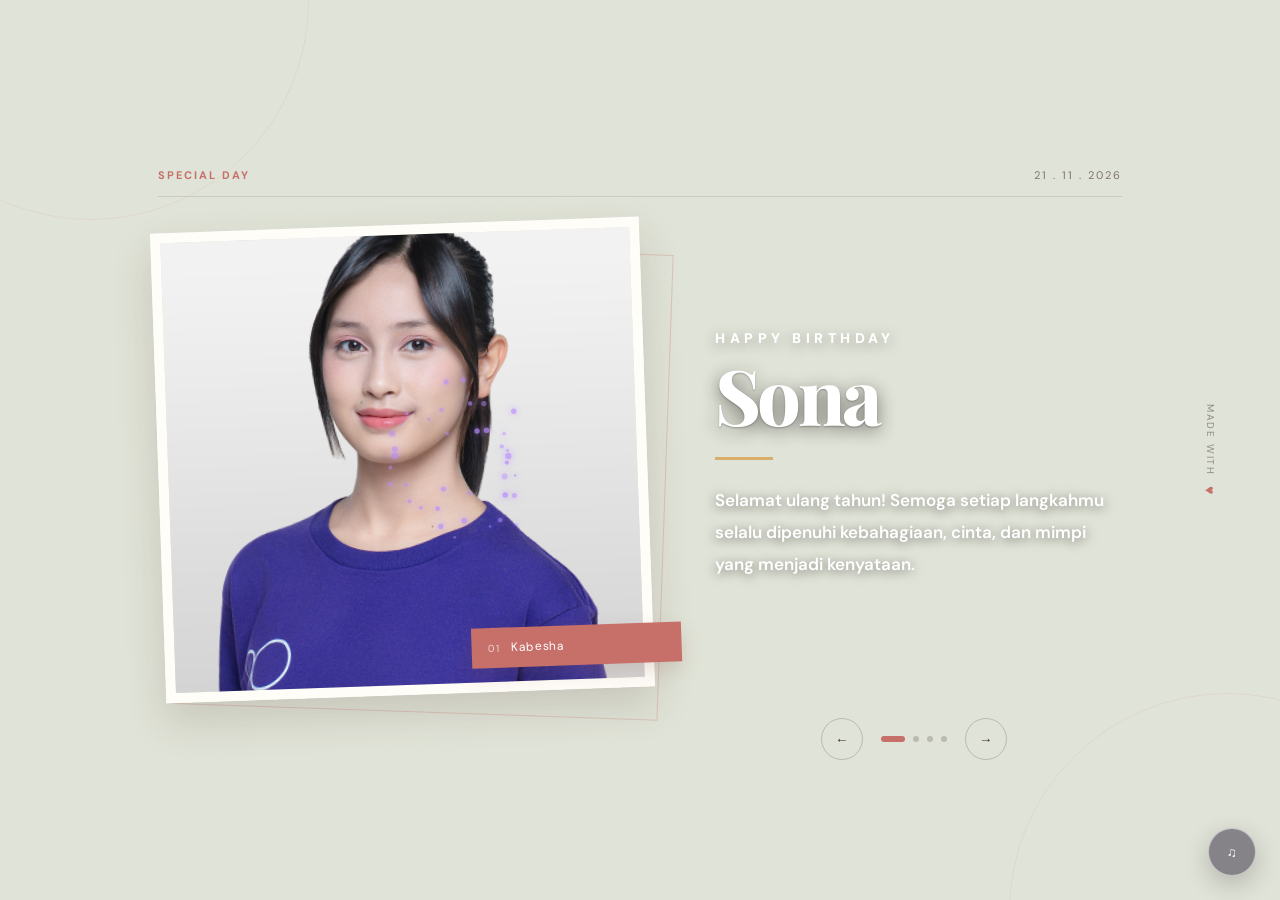
==== index.html @ 4da882f3 "birthday project" ====
<!doctype html>
<html lang="id">
  <head>
    <meta charset="UTF-8" />
    <meta name="viewport" content="width=device-width, initial-scale=1.0" />
    <title>Selamat Ulang Tahun</title>
    <link rel="stylesheet" href="style.css" />
  </head>
  <body>
    <section
      id="countdownScreen"
      class="countdown-screen"
      aria-label="Hitung mundur ulang tahun"
    >
      <div class="countdown-glow"></div>
      <div class="countdown-content">
        <p class="countdown-eyebrow">Menuju hari spesial</p>
        <h2>1 Desember 2026</h2>
        <div class="countdown-grid" aria-live="polite">
          <div class="countdown-item">
            <strong id="countdownDays">00</strong>
            <span>Hari</span>
          </div>
          <div class="countdown-item">
            <strong id="countdownHours">00</strong>
            <span>Jam</span>
          </div>
          <div class="countdown-item">
            <strong id="countdownMinutes">00</strong>
            <span>Menit</span>
          </div>
          <div class="countdown-item">
            <strong id="countdownSeconds">00</strong>
            <span>Detik</span>
          </div>
        </div>
        <p class="countdown-note">Sebuah kejutan kecil sedang menunggu...</p>
      </div>
    </section>

    <video
      id="backgroundVideo"
      class="background-video"
      autoplay
      muted
      loop
      playsinline
      aria-hidden="true"
    ></video>
    <div class="video-overlay" aria-hidden="true"></div>
    <canvas id="confetti" aria-hidden="true"></canvas>

    <main class="scene">
      <section class="birthday-card" aria-label="Kartu ulang tahun">
        <div class="topbar">
          <span class="tiny-label">SPECIAL DAY</span>
          <span id="dateLabel" class="date"></span>
        </div>

        <div class="photo-stage" id="photoStage">
          <img
            id="mainPhoto"
            class="main-photo"
            alt="Foto kenangan ulang tahun"
          />
          <div class="polaroid-shadow"></div>
          <div class="photo-caption">
            <span id="photoNumber">01</span>
            <span id="photoCaption">Kenangan indah</span>
          </div>
        </div>

        <div class="message">
          <p class="eyebrow">HAPPY BIRTHDAY</p>
          <h1 id="birthdayName">Sona Kalyana Purboprasetyani</h1>
          <p id="birthdayMessage">
            Semoga hari ini membawa senyuman, cinta, dan semua hal baik yang
            pantas untukmu.
          </p>
        </div>

        <div class="controls">
          <button
            id="prevButton"
            class="round-button"
            type="button"
            aria-label="Foto sebelumnya"
          >
            &#8592;
          </button>
          <div id="dots" class="dots" aria-label="Pemilih foto"></div>
          <button
            id="nextButton"
            class="round-button"
            type="button"
            aria-label="Foto berikutnya"
          >
            &#8594;
          </button>
        </div>
      </section>

      <div class="side-copy">
        <p>Made with</p>
        <span>&#9829;</span>
      </div>
    </main>

    <div id="youtubePlayer" class="youtube-player" aria-hidden="true"></div>
    <div
      id="countdownYoutubePlayer"
      class="youtube-player"
      aria-hidden="true"
    ></div>
    <button
      id="musicToggle"
      class="music-toggle"
      type="button"
      aria-label="Putar musik"
      title="Putar musik"
    >
      <span id="musicIcon">&#9835;</span>
    </button>
    <div id="nowPlaying" class="now-playing" role="status" aria-live="polite">
      <div class="now-playing-icon">&#9835;</div>
      <div class="now-playing-copy">
        <span>SEKARANG DIPUTAR</span>
        <strong id="nowPlayingTitle">Memuat audio...</strong>
      </div>
    </div>

    <script src="script.js"></script>
  </body>
</html>
---- style.css ----
@import url("https://fonts.googleapis.com/css2?family=DM+Sans:wght@400;500;700&family=Playfair+Display:ital,wght@0,700;1,700&display=swap");

:root {
  --ink: #3d2d2a;
  --cream: #f9f2e7;
  --pink: #e7aaa0;
  --rose: #c76f69;
  --gold: #d9ad6a;
}

* {
  box-sizing: border-box;
}

html,
body {
  margin: 0;
  width: 100%;
  height: 100%;
  overflow: hidden;
}

body {
  color: var(--ink);
  font-family: "DM Sans", sans-serif;
  background: #dbe0d3;
}

.countdown-screen {
  position: fixed;
  inset: 0;
  z-index: 100;
  display: grid;
  place-items: center;
  overflow: hidden;
  color: #fff;
  background:
    radial-gradient(
      circle at 20% 20%,
      rgba(231, 170, 160, 0.38),
      transparent 28%
    ),
    radial-gradient(
      circle at 80% 75%,
      rgba(217, 173, 106, 0.28),
      transparent 28%
    ),
    linear-gradient(145deg, #2d1f3d 0%, #5d446f 48%, #8b657e 100%);
  transition:
    opacity 0.8s ease,
    visibility 0.8s ease,
    transform 0.8s ease;
}

.countdown-screen.hidden {
  opacity: 0;
  visibility: hidden;
  transform: scale(1.04);
  pointer-events: none;
}

.countdown-glow {
  position: absolute;
  width: 460px;
  height: 460px;
  border: 1px solid rgba(255, 255, 255, 0.13);
  border-radius: 50%;
  box-shadow:
    0 0 0 70px rgba(255, 255, 255, 0.025),
    0 0 0 140px rgba(255, 255, 255, 0.018);
  animation: countdownPulse 3s ease-in-out infinite;
}

.countdown-content {
  position: relative;
  z-index: 1;
  width: min(720px, calc(100vw - 40px));
  text-align: center;
}

.countdown-eyebrow {
  margin: 0 0 14px;
  font-size: 13px;
  font-weight: 700;
  letter-spacing: 0.38em;
  text-transform: uppercase;
  color: #ffd6cf;
}

.countdown-content h2 {
  margin: 0 0 34px;
  font-family: "Playfair Display", serif;
  font-size: clamp(42px, 7vw, 76px);
  line-height: 1;
  text-shadow: 0 8px 30px rgba(0, 0, 0, 0.32);
}

.countdown-grid {
  display: grid;
  grid-template-columns: repeat(4, 1fr);
  gap: 12px;
}

.countdown-item {
  min-height: 128px;
  display: grid;
  place-content: center;
  border: 1px solid rgba(255, 255, 255, 0.18);
  background: rgba(255, 255, 255, 0.08);
  backdrop-filter: blur(14px);
}

.countdown-item strong {
  font-family: "Playfair Display", serif;
  font-size: clamp(38px, 6vw, 66px);
  line-height: 1;
}

.countdown-item span {
  margin-top: 12px;
  font-size: 11px;
  font-weight: 700;
  letter-spacing: 0.18em;
  text-transform: uppercase;
  color: rgba(255, 255, 255, 0.72);
}

.countdown-note {
  margin: 26px 0 0;
  font-size: 14px;
  letter-spacing: 0.08em;
  color: rgba(255, 255, 255, 0.68);
}

@keyframes countdownPulse {
  0%,
  100% {
    transform: scale(0.96);
    opacity: 0.55;
  }
  50% {
    transform: scale(1.04);
    opacity: 1;
  }
}

.background-video {
  position: fixed;
  inset: 0;
  z-index: 0;
  width: 100%;
  height: 100%;
  object-fit: cover;
  filter: saturate(0.9) brightness(0.92);
}

.video-overlay {
  position: fixed;
  inset: 0;
  z-index: 1;
  background: rgba(249, 242, 231, 0.18);
  backdrop-filter: blur(0);
}

body::before,
body::after {
  content: "";
  position: fixed;
  width: 34vw;
  height: 34vw;
  max-width: 460px;
  max-height: 460px;
  border: 1px solid rgba(199, 111, 105, 0.12);
  border-radius: 50%;
  pointer-events: none;
}

body::before {
  top: -17vw;
  left: -10vw;
}

body::after {
  right: -13vw;
  bottom: -18vw;
}

#confetti {
  position: fixed;
  inset: 0;
  z-index: 10;
  width: 100%;
  height: 100%;
  pointer-events: none;
}

.scene {
  position: relative;
  z-index: 2;
  width: 100%;
  height: 100dvh;
  display: grid;
  place-items: center;
  padding: 24px 110px;
  overflow: hidden;
}

.birthday-card {
  width: min(1060px, calc(100vw - 220px));
  height: min(650px, calc(100dvh - 48px));
  display: grid;
  grid-template-columns: 1.08fr 0.92fr;
  grid-template-rows: auto 1fr auto;
  column-gap: 58px;
  position: relative;
  padding: 28px 48px 34px;
  border: 0;
  background: transparent;
  box-shadow: none;
  backdrop-filter: none;
  animation: cardIn 1s cubic-bezier(0.2, 0.8, 0.2, 1) both;
}

.topbar {
  grid-column: 1 / -1;
  display: flex;
  justify-content: space-between;
  align-items: center;
  height: 44px;
  border-bottom: 1px solid rgba(61, 45, 42, 0.12);
  font-size: 11px;
  letter-spacing: 0.18em;
}

.tiny-label {
  color: var(--rose);
  font-weight: 700;
}

.date {
  color: rgba(61, 45, 42, 0.6);
}

.photo-stage {
  position: relative;
  align-self: center;
  width: 100%;
  max-width: 520px;
  height: 470px;
  margin: 28px 0 18px;
  transform: rotate(-2deg);
  animation: photoFloat 5s ease-in-out infinite;
}

.photo-stage::before {
  content: "";
  position: absolute;
  inset: 22px -18px -18px 18px;
  border: 1px solid rgba(199, 111, 105, 0.28);
  transform: rotate(4deg);
  z-index: -2;
}

.main-photo {
  width: 100%;
  height: 100%;
  display: block;
  object-fit: cover;
  border: 10px solid #fffdf8;
  box-shadow: 0 18px 40px rgba(72, 51, 43, 0.16);
  transition:
    opacity 0.35s ease,
    transform 0.45s ease;
}

.main-photo.switching {
  opacity: 0;
  transform: scale(0.96) rotate(1deg);
}

.photo-caption {
  position: absolute;
  right: -28px;
  bottom: 24px;
  display: flex;
  align-items: center;
  gap: 12px;
  min-width: 210px;
  padding: 12px 16px;
  color: #fff;
  background: var(--rose);
  box-shadow: 0 8px 20px rgba(136, 82, 74, 0.18);
  font-size: 12px;
  letter-spacing: 0.05em;
}

.photo-caption span:first-child {
  opacity: 0.72;
  font-size: 10px;
}

.message {
  align-self: center;
  padding: 20px 0 20px 10px;
}

.eyebrow {
  margin: 0 0 14px;
  color: #fff;
  font-size: 14px;
  font-weight: 800;
  letter-spacing: 0.32em;
  text-shadow: 0 3px 14px rgba(0, 0, 0, 0.45);
}

.message h1 {
  max-width: 420px;
  margin: 0 0 24px;
  font-family: "Playfair Display", serif;
  font-size: clamp(52px, 6vw, 88px);
  font-weight: 800;
  line-height: 0.88;
  letter-spacing: -0.05em;
  color: #fff;
  text-shadow:
    0 4px 18px rgba(0, 0, 0, 0.48),
    0 1px 2px rgba(0, 0, 0, 0.28);
}

.message h1::after {
  content: "";
  display: block;
  width: 58px;
  height: 3px;
  margin-top: 28px;
  background: var(--gold);
}

.message > p:last-child {
  max-width: 390px;
  margin: 0;
  color: #fff;
  font-size: 17px;
  font-weight: 600;
  line-height: 1.9;
  text-shadow: 0 2px 12px rgba(0, 0, 0, 0.58);
}

.controls {
  grid-column: 2;
  display: flex;
  align-items: center;
  justify-content: center;
  gap: 18px;
  height: 52px;
}

.round-button {
  width: 42px;
  height: 42px;
  border: 1px solid rgba(61, 45, 42, 0.22);
  border-radius: 50%;
  color: var(--ink);
  background: transparent;
  cursor: pointer;
  transition: 0.25s ease;
}

.round-button:hover {
  color: #fff;
  border-color: var(--rose);
  background: var(--rose);
  transform: translateY(-2px);
}

.dots {
  display: flex;
  align-items: center;
  gap: 8px;
}

.dot {
  width: 6px;
  height: 6px;
  border: 0;
  border-radius: 50%;
  padding: 0;
  background: rgba(61, 45, 42, 0.22);
  cursor: pointer;
  transition: 0.25s ease;
}

.dot.active {
  width: 24px;
  border-radius: 999px;
  background: var(--rose);
}

.side-copy {
  position: absolute;
  right: 24px;
  top: 50%;
  display: flex;
  align-items: center;
  gap: 10px;
  transform: translateY(-50%) rotate(90deg);
  color: rgba(61, 45, 42, 0.48);
  font-size: 10px;
  letter-spacing: 0.18em;
  text-transform: uppercase;
}

.side-copy span {
  color: var(--rose);
  font-size: 14px;
}

.youtube-player {
  position: fixed;
  left: -9999px;
  bottom: 0;
  width: 1px;
  height: 1px;
  opacity: 0;
  pointer-events: none;
}

.music-toggle {
  position: fixed;
  right: 24px;
  bottom: 24px;
  z-index: 20;
  width: 48px;
  height: 48px;
  border: 1px solid rgba(255, 255, 255, 0.5);
  border-radius: 50%;
  display: grid;
  place-items: center;
  color: #fff;
  background: rgba(35, 28, 48, 0.48);
  backdrop-filter: blur(10px);
  box-shadow: 0 8px 24px rgba(22, 16, 28, 0.22);
  cursor: pointer;
  transition: 0.25s ease;
}

.music-toggle:hover,
.music-toggle.playing {
  background: var(--rose);
  transform: translateY(-2px);
}

.music-toggle.playing #musicIcon {
  animation: musicPulse 1s ease-in-out infinite;
}

.now-playing {
  position: fixed;
  top: 20px;
  right: 20px;
  z-index: 30;
  min-width: 260px;
  max-width: 330px;
  display: flex;
  align-items: center;
  gap: 12px;
  padding: 12px 14px;
  border: 1px solid rgba(255, 255, 255, 0.16);
  border-radius: 14px;
  color: #fff;
  background: rgba(35, 28, 48, 0.62);
  backdrop-filter: blur(12px);
  box-shadow: 0 12px 28px rgba(22, 16, 28, 0.22);
  opacity: 0;
  transform: translateY(-12px);
  pointer-events: none;
  transition: 0.38s ease;
}

.now-playing.visible {
  opacity: 1;
  transform: translateY(0);
}

.now-playing-icon {
  width: 36px;
  height: 36px;
  flex: 0 0 36px;
  display: grid;
  place-items: center;
  border-radius: 50%;
  background: var(--rose);
  font-size: 15px;
}

.now-playing-copy {
  min-width: 0;
  display: grid;
  gap: 3px;
}

.now-playing-copy span {
  font-size: 8px;
  font-weight: 800;
  letter-spacing: 0.18em;
  color: rgba(255, 255, 255, 0.62);
}

.now-playing-copy strong {
  overflow: hidden;
  text-overflow: ellipsis;
  white-space: nowrap;
  font-size: 12px;
  letter-spacing: 0.02em;
}

@keyframes musicPulse {
  0%,
  100% {
    transform: scale(1);
  }
  50% {
    transform: scale(1.22);
  }
}

@keyframes cardIn {
  from {
    opacity: 0;
    transform: translateY(22px) scale(0.98);
  }
  to {
    opacity: 1;
    transform: translateY(0) scale(1);
  }
}

@keyframes photoFloat {
  0%,
  100% {
    transform: rotate(-2deg) translateY(0);
  }
  50% {
    transform: rotate(-1deg) translateY(-7px);
  }
}

@media (max-width: 900px) {
  .scene {
    padding: 20px;
  }
  .birthday-card {
    width: min(660px, calc(100vw - 40px));
    min-height: auto;
    grid-template-columns: 1fr;
    grid-template-rows: auto auto auto auto;
    padding: 20px 24px 26px;
  }
  .photo-stage {
    max-width: 520px;
    height: min(56vw, 430px);
    margin: 24px auto 12px;
  }
  .message {
    text-align: center;
    padding: 24px 10px 12px;
  }
  .message h1 {
    margin-inline: auto;
  }
  .message h1::after {
    margin-inline: auto;
  }
  .message > p:last-child {
    margin-inline: auto;
  }
  .controls {
    grid-column: 1;
  }
  .side-copy {
    display: none;
  }
}

@media (max-width: 520px) {
  .scene {
    padding: 10px;
  }
  .birthday-card {
    width: calc(100vw - 20px);
    padding: 14px 16px 20px;
  }
  .photo-stage {
    height: 340px;
  }
  .photo-caption {
    right: -6px;
    bottom: 14px;
  }
  .message h1 {
    font-size: 48px;
  }
  .countdown-grid {
    gap: 6px;
  }
  .countdown-item {
    min-height: 92px;
  }
  .countdown-item strong {
    font-size: 34px;
  }
  .countdown-item span {
    font-size: 8px;
  }
}
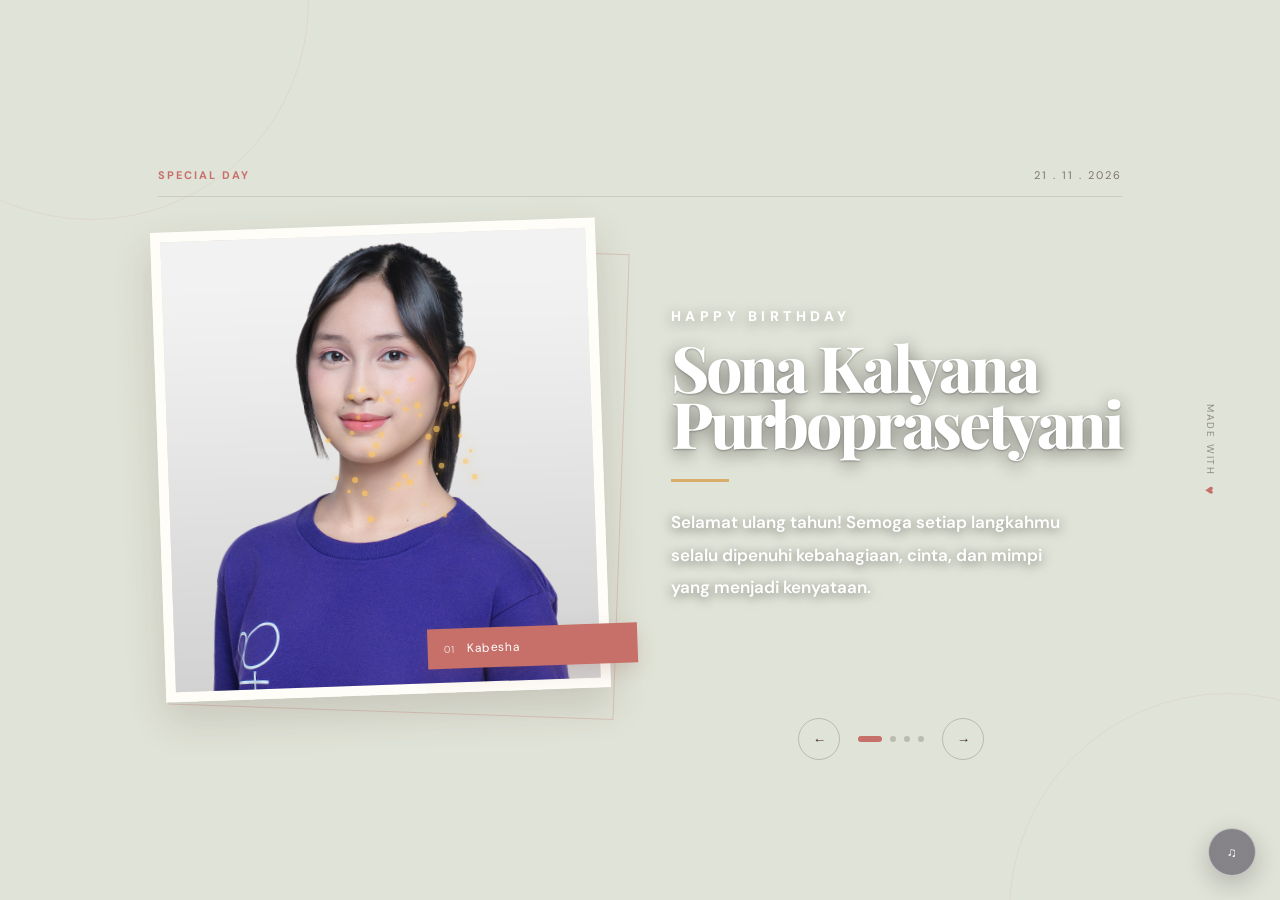
==== commit 26ef58f6: "Add files via upload" ====
--- a/index.html
+++ b/index.html
@@ -3,18 +3,19 @@
   <head>
     <meta charset="UTF-8" />
     <meta name="viewport" content="width=device-width, initial-scale=1.0" />
-    <title>Selamat Ulang Tahun</title>
+    <title>Happy Birthday Sona Kalyana Purboprasetyani</title>
+    <link rel="icon" type="image/png" href="logo.png" />
     <link rel="stylesheet" href="style.css" />
   </head>
   <body>
     <section
       id="countdownScreen"
-      class="countdown-screen"
+      class="countdown-screen hidden"
       aria-label="Hitung mundur ulang tahun"
     >
       <div class="countdown-glow"></div>
       <div class="countdown-content">
-        <p class="countdown-eyebrow">Menuju hari spesial</p>
+        <p class="countdown-eyebrow">Waiting</p>
         <h2>1 Desember 2026</h2>
         <div class="countdown-grid" aria-live="polite">
           <div class="countdown-item">
--- a/style.css
+++ b/style.css
@@ -205,6 +205,7 @@
   overflow: hidden;
 }
 
+
 .birthday-card {
   width: min(1060px, calc(100vw - 220px));
   height: min(650px, calc(100dvh - 48px));
@@ -314,10 +315,10 @@
 }
 
 .message h1 {
-  max-width: 420px;
+  max-width: 520px;
   margin: 0 0 24px;
   font-family: "Playfair Display", serif;
-  font-size: clamp(52px, 6vw, 88px);
+  font-size: clamp(44px, 5vw, 72px);
   font-weight: 800;
   line-height: 0.88;
   letter-spacing: -0.05em;
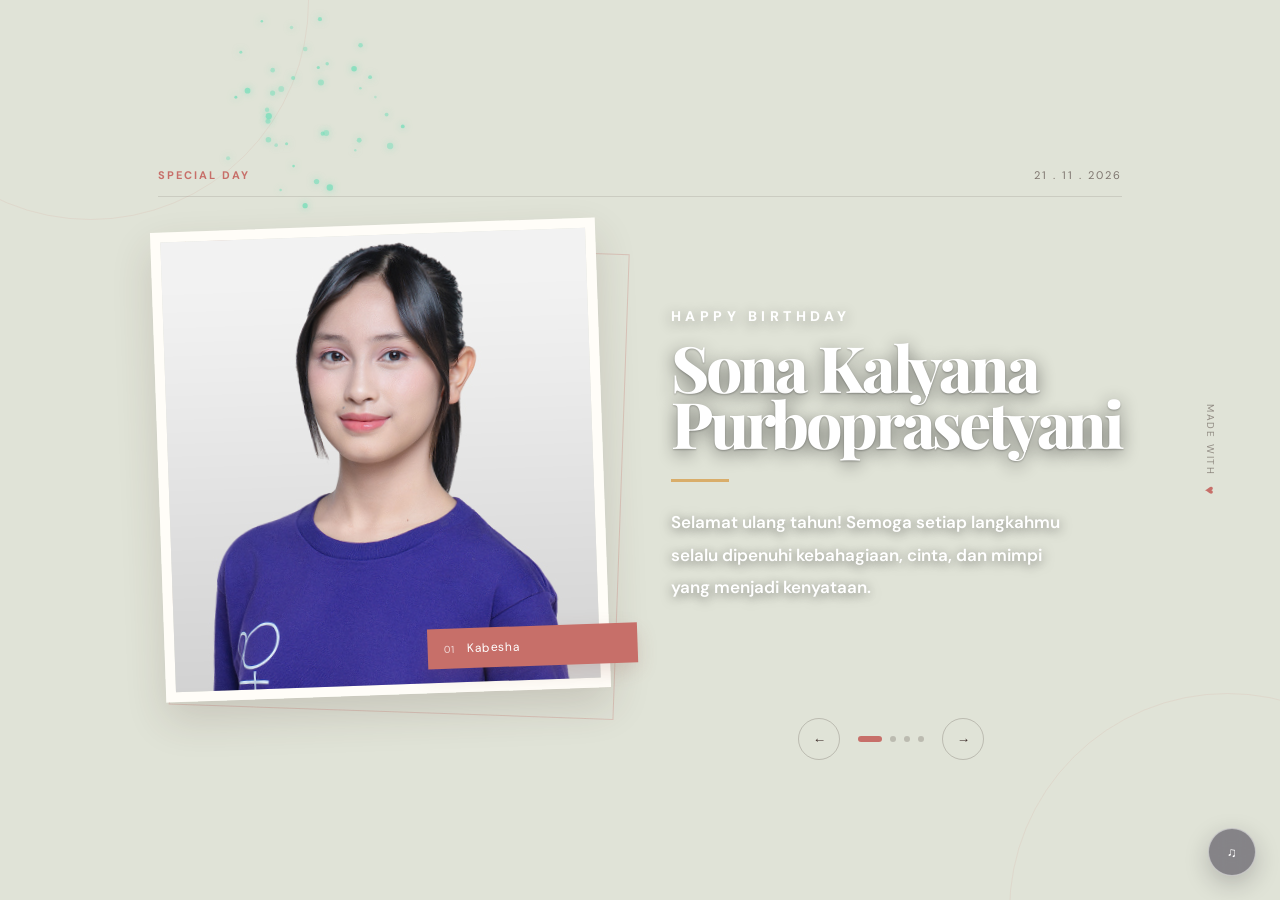
==== commit 7f73dcdb: "Add files via upload" ====
--- a/index.html
+++ b/index.html
@@ -47,6 +47,16 @@
       loop
       playsinline
       aria-hidden="true"
+      preload="auto"
+    ></video>
+    <video
+      id="backgroundVideoNext"
+      class="background-video background-video-next"
+      muted
+      loop
+      playsinline
+      aria-hidden="true"
+      preload="auto"
     ></video>
     <div class="video-overlay" aria-hidden="true"></div>
     <canvas id="confetti" aria-hidden="true"></canvas>
--- a/style.css
+++ b/style.css
@@ -152,6 +152,16 @@
   height: 100%;
   object-fit: cover;
   filter: saturate(0.9) brightness(0.92);
+  transition: opacity 1.1s ease;
+  opacity: 0;
+}
+
+.background-video-next {
+  pointer-events: none;
+}
+
+.background-video.is-active {
+  opacity: 1;
 }
 
 .video-overlay {
@@ -204,7 +214,6 @@
   padding: 24px 110px;
   overflow: hidden;
 }
-
 
 .birthday-card {
   width: min(1060px, calc(100vw - 220px));
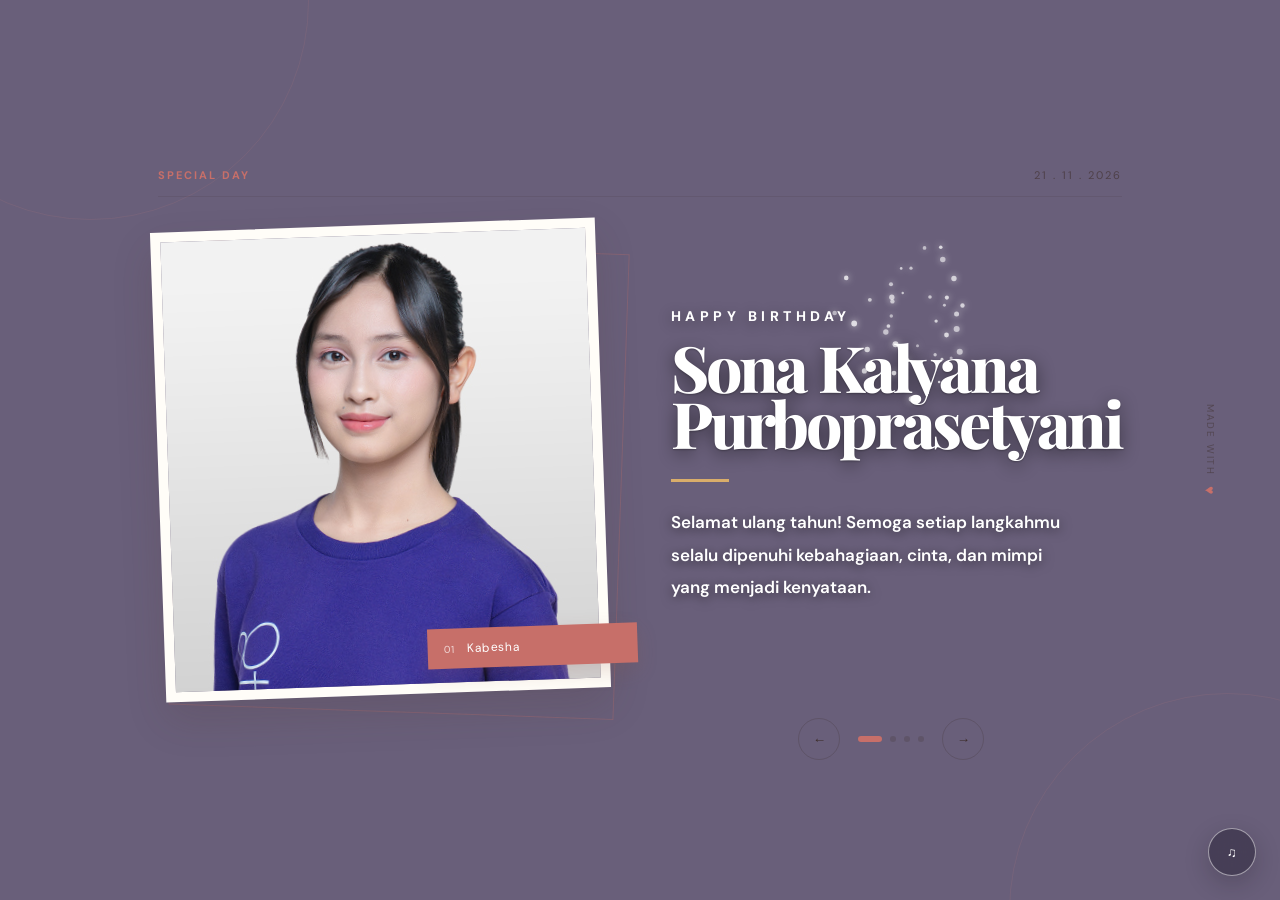
==== commit ef0b64b4: "Add files via upload" ====
--- a/index.html
+++ b/index.html
@@ -10,7 +10,7 @@
   <body>
     <section
       id="countdownScreen"
-      class="countdown-screen hidden"
+      class="countdown-screen"
       aria-label="Hitung mundur ulang tahun"
     >
       <div class="countdown-glow"></div>
--- a/style.css
+++ b/style.css
@@ -23,7 +23,7 @@
 body {
   color: var(--ink);
   font-family: "DM Sans", sans-serif;
-  background: #dbe0d3;
+  background: #4a3f62;
 }
 
 .countdown-screen {
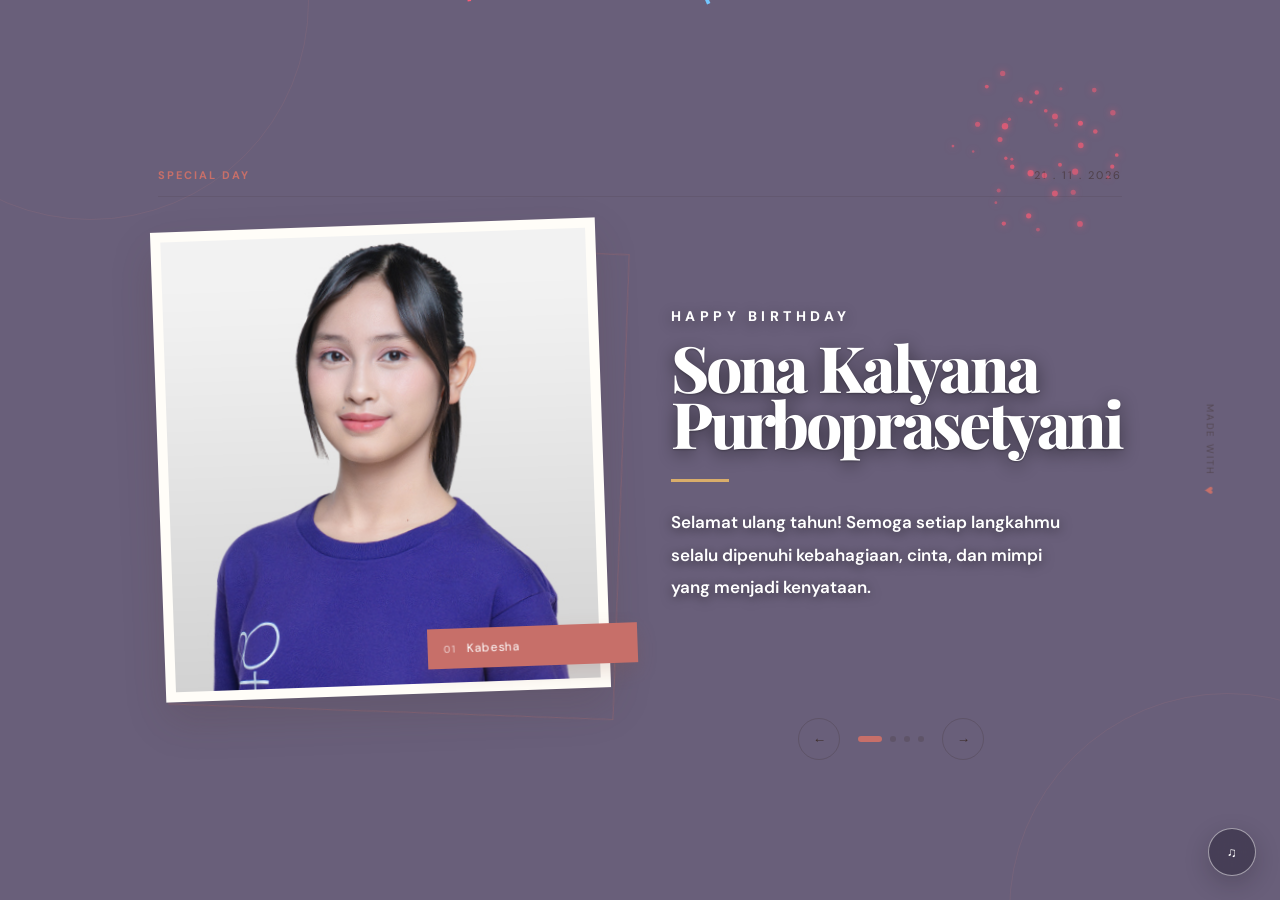
==== commit 823d602e: "Add files via upload" ====
--- a/index.html
+++ b/index.html
@@ -15,7 +15,7 @@
     >
       <div class="countdown-glow"></div>
       <div class="countdown-content">
-        <p class="countdown-eyebrow">Waiting</p>
+        <p class="countdown-eyebrow">Wait until done</p>
         <h2>1 Desember 2026</h2>
         <div class="countdown-grid" aria-live="polite">
           <div class="countdown-item">
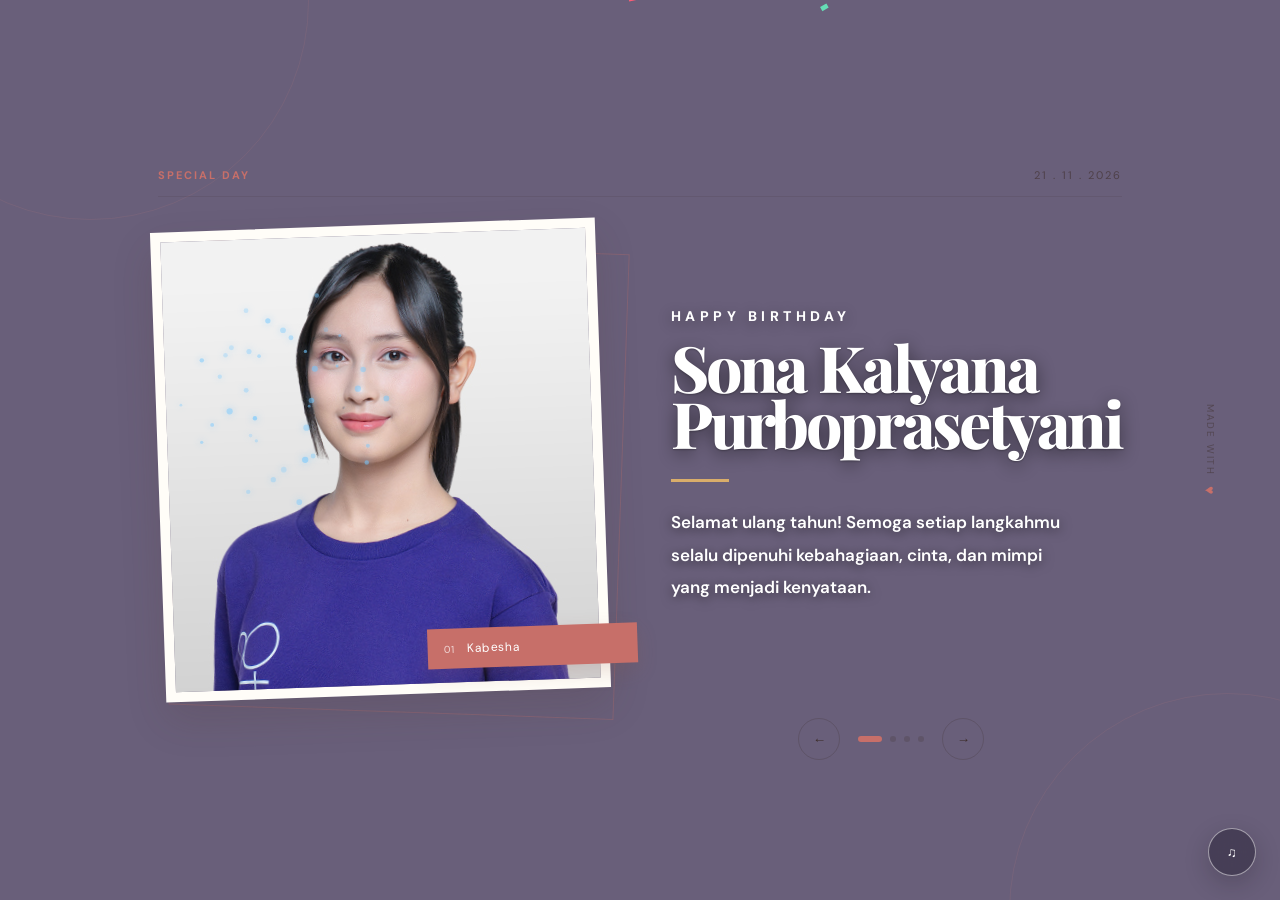
==== commit b3fe0225: "Add files via upload" ====
--- a/index.html
+++ b/index.html
@@ -3,7 +3,7 @@
   <head>
     <meta charset="UTF-8" />
     <meta name="viewport" content="width=device-width, initial-scale=1.0" />
-    <title>Happy Birthday Sona Kalyana Purboprasetyani</title>
+    <title>Surprise</title>
     <link rel="icon" type="image/png" href="logo.png" />
     <link rel="stylesheet" href="style.css" />
   </head>
@@ -140,6 +140,6 @@
       </div>
     </div>
 
-    <script src="script.js"></script>
+    <script src="script.js?v=2"></script>
   </body>
 </html>
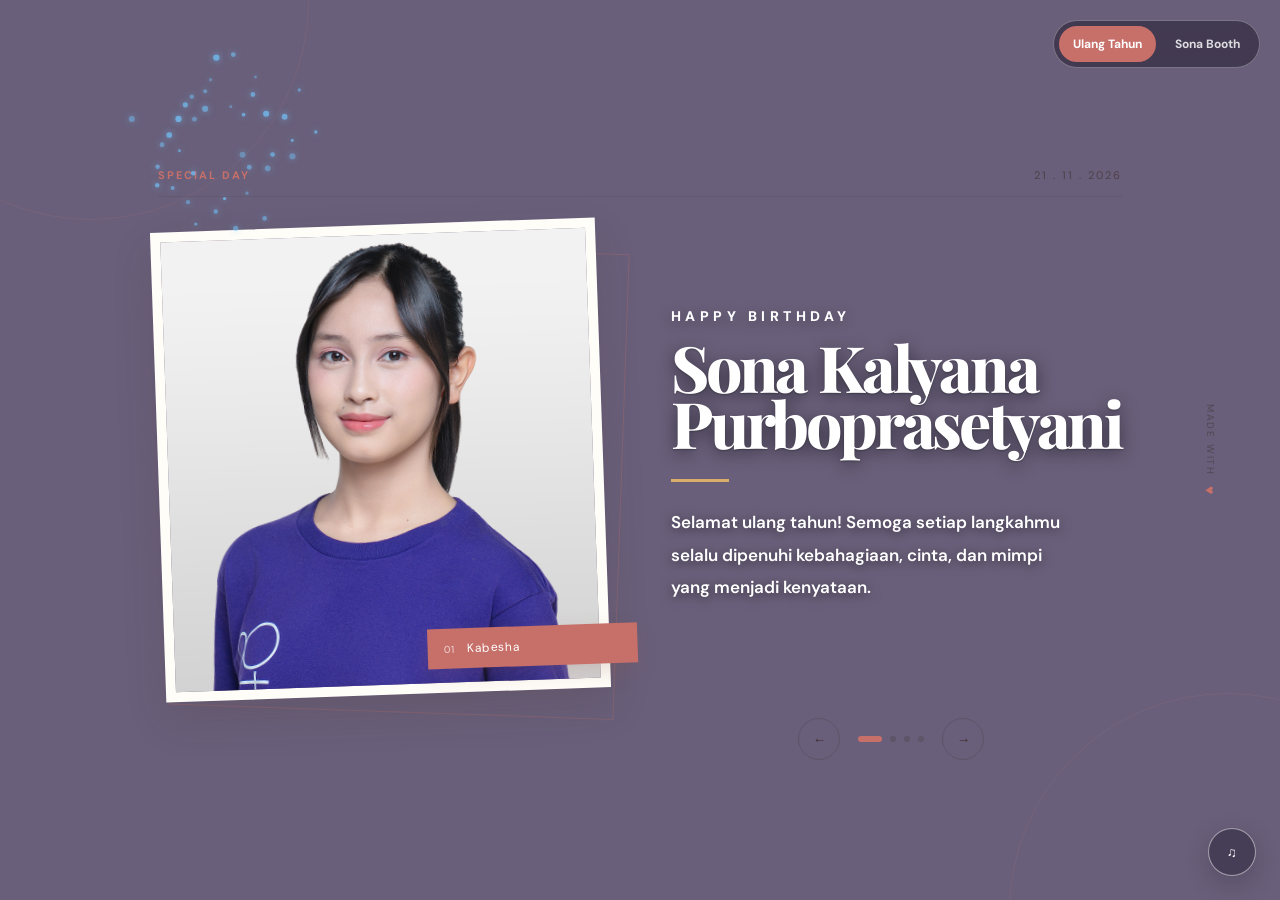
==== commit e8cbe1b7: "Add files via upload" ====
--- a/index.html
+++ b/index.html
@@ -38,6 +38,26 @@
         <p class="countdown-note">Sebuah kejutan kecil sedang menunggu...</p>
       </div>
     </section>
+
+    <nav class="view-switcher" aria-label="Pilih halaman">
+      <button
+        id="birthdayViewButton"
+        class="view-switch-button active"
+        type="button"
+        aria-pressed="true"
+      >
+        Ulang Tahun
+      </button>
+      <button
+        id="boothViewButton"
+        class="view-switch-button"
+        type="button"
+        aria-pressed="false"
+        hidden
+      >
+        Sona Booth
+      </button>
+    </nav>
 
     <video
       id="backgroundVideo"
@@ -117,6 +137,15 @@
       </div>
     </main>
 
+    <section id="boothView" class="booth-view" aria-label="Sona Booth" hidden>
+      <iframe
+        class="booth-frame"
+        src="sona-booth.html?v=2"
+        title="Sona Booth photobooth"
+        allow="camera"
+      ></iframe>
+    </section>
+
     <div id="youtubePlayer" class="youtube-player" aria-hidden="true"></div>
     <div
       id="countdownYoutubePlayer"
@@ -140,6 +169,6 @@
       </div>
     </div>
 
-    <script src="script.js?v=2"></script>
+    <script src="script.js?v=3"></script>
   </body>
 </html>
--- a/style.css
+++ b/style.css
@@ -215,6 +215,63 @@
   overflow: hidden;
 }
 
+.view-switcher {
+  position: fixed;
+  top: 20px;
+  right: 20px;
+  z-index: 120;
+  display: flex;
+  gap: 5px;
+  padding: 5px;
+  border: 1px solid rgba(255, 255, 255, 0.3);
+  border-radius: 999px;
+  background: rgba(35, 28, 48, 0.55);
+  backdrop-filter: blur(12px);
+}
+
+.view-switch-button {
+  min-height: 36px;
+  padding: 0 14px;
+  border: 0;
+  border-radius: 999px;
+  color: rgba(255, 255, 255, 0.82);
+  background: transparent;
+  font: inherit;
+  font-size: 12px;
+  font-weight: 700;
+  cursor: pointer;
+  transition: background 0.2s ease, color 0.2s ease;
+}
+
+.view-switch-button:hover,
+.view-switch-button.active {
+  color: #fff;
+  background: var(--rose);
+}
+
+.booth-view {
+  position: fixed;
+  inset: 0;
+  z-index: 110;
+  overflow: auto;
+  background: #10122f;
+}
+
+.booth-view[hidden] {
+  display: none;
+}
+
+.booth-frame {
+  display: block;
+  width: 100%;
+  height: 100dvh;
+  border: 0;
+}
+
+.scene[hidden] {
+  display: none;
+}
+
 .birthday-card {
   width: min(1060px, calc(100vw - 220px));
   height: min(650px, calc(100dvh - 48px));
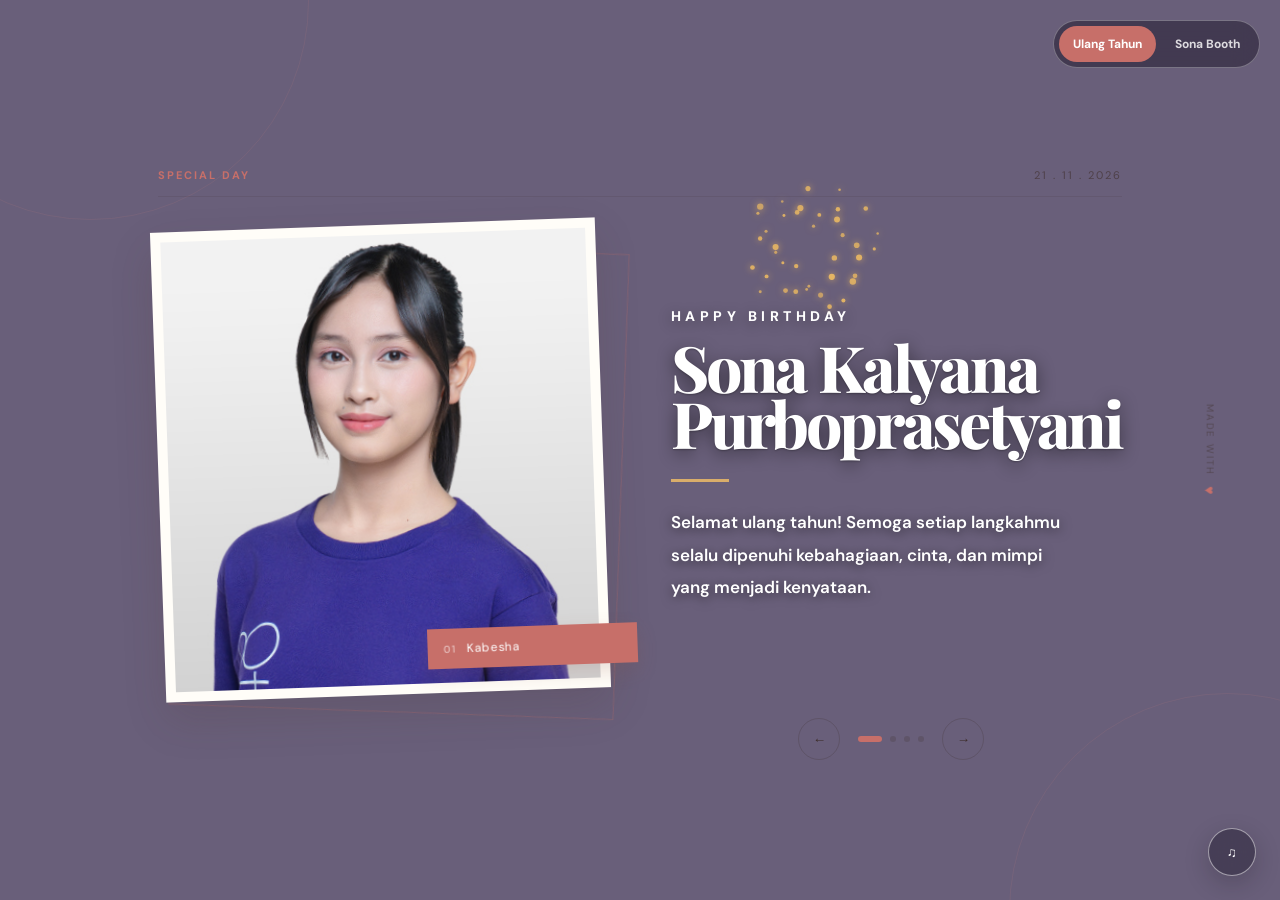
==== commit 12e7aca3: "Add files via upload" ====
--- a/index.html
+++ b/index.html
@@ -140,7 +140,7 @@
     <section id="boothView" class="booth-view" aria-label="Sona Booth" hidden>
       <iframe
         class="booth-frame"
-        src="sona-booth.html?v=2"
+        src="sona-booth.html?v=7"
         title="Sona Booth photobooth"
         allow="camera"
       ></iframe>
--- a/style.css
+++ b/style.css
@@ -254,7 +254,7 @@
   inset: 0;
   z-index: 110;
   overflow: auto;
-  background: #10122f;
+  background: transparent;
 }
 
 .booth-view[hidden] {
@@ -266,6 +266,7 @@
   width: 100%;
   height: 100dvh;
   border: 0;
+  background: transparent;
 }
 
 .scene[hidden] {
